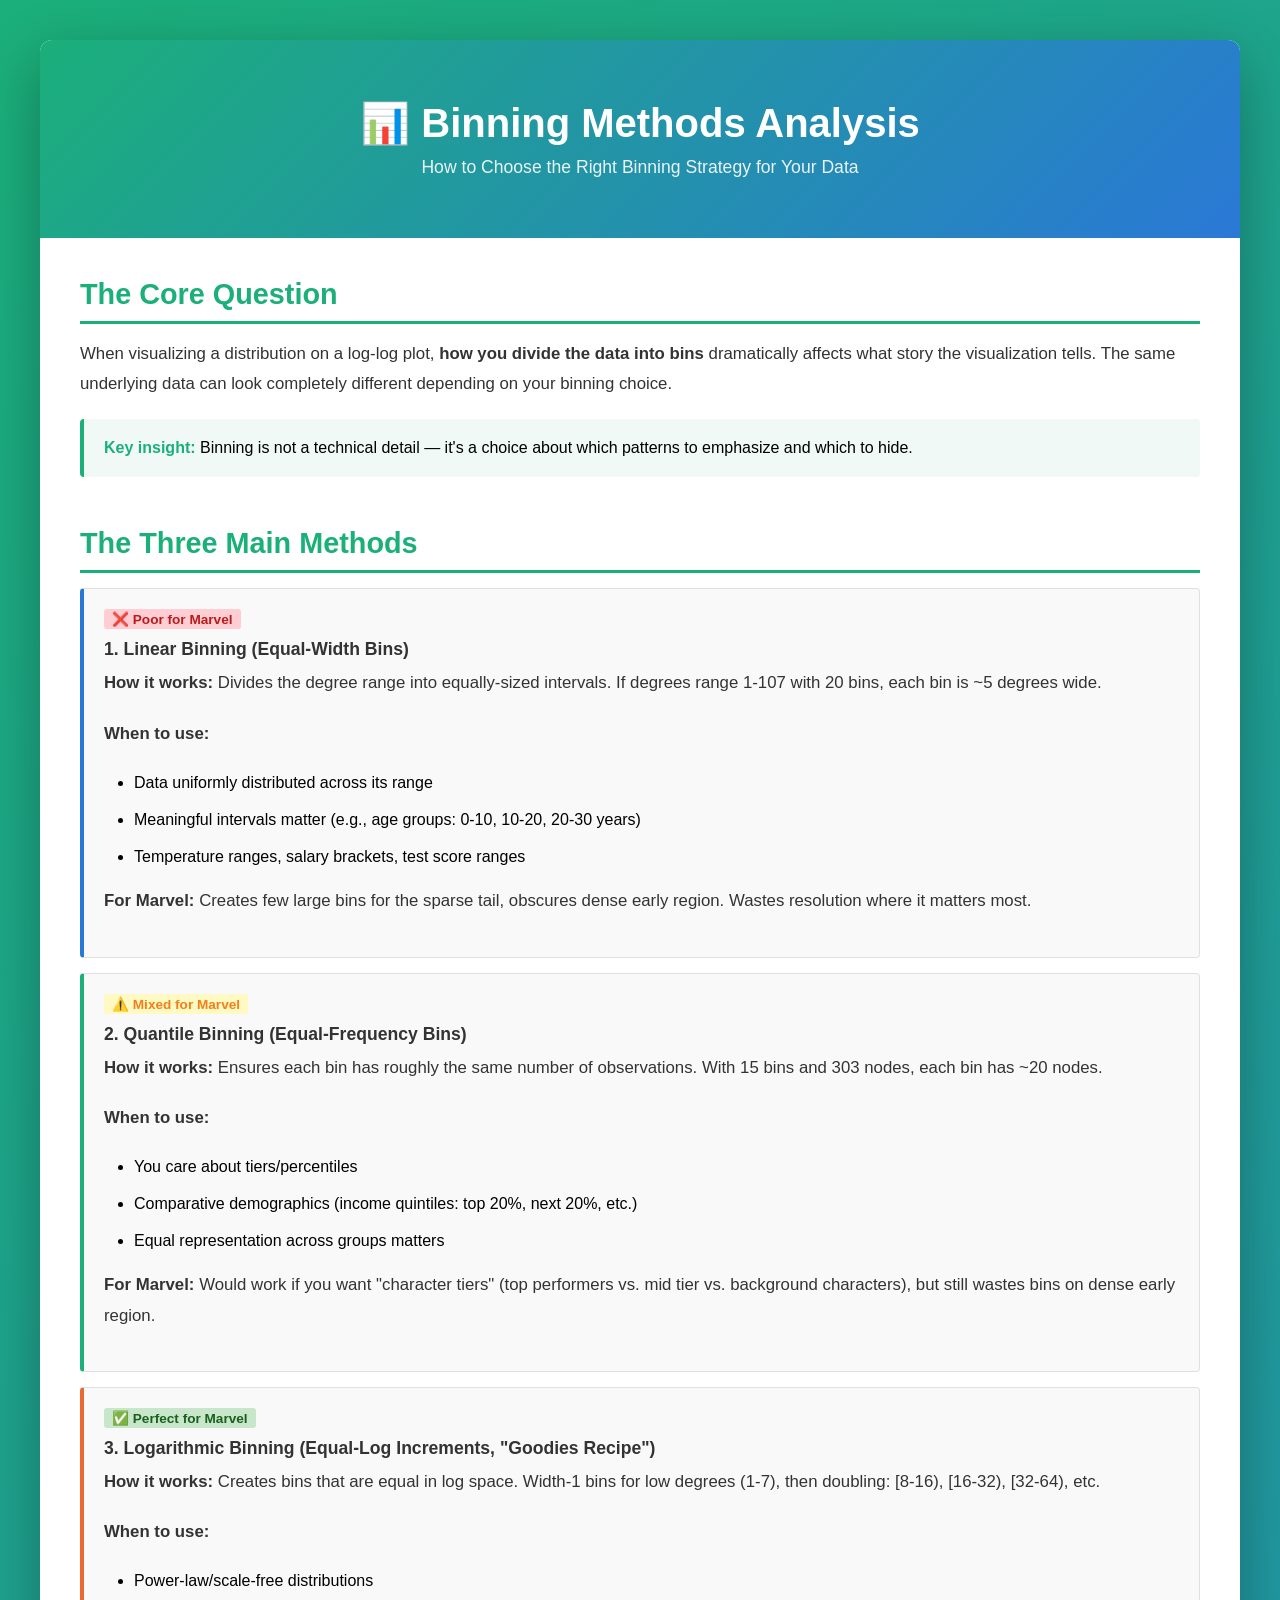
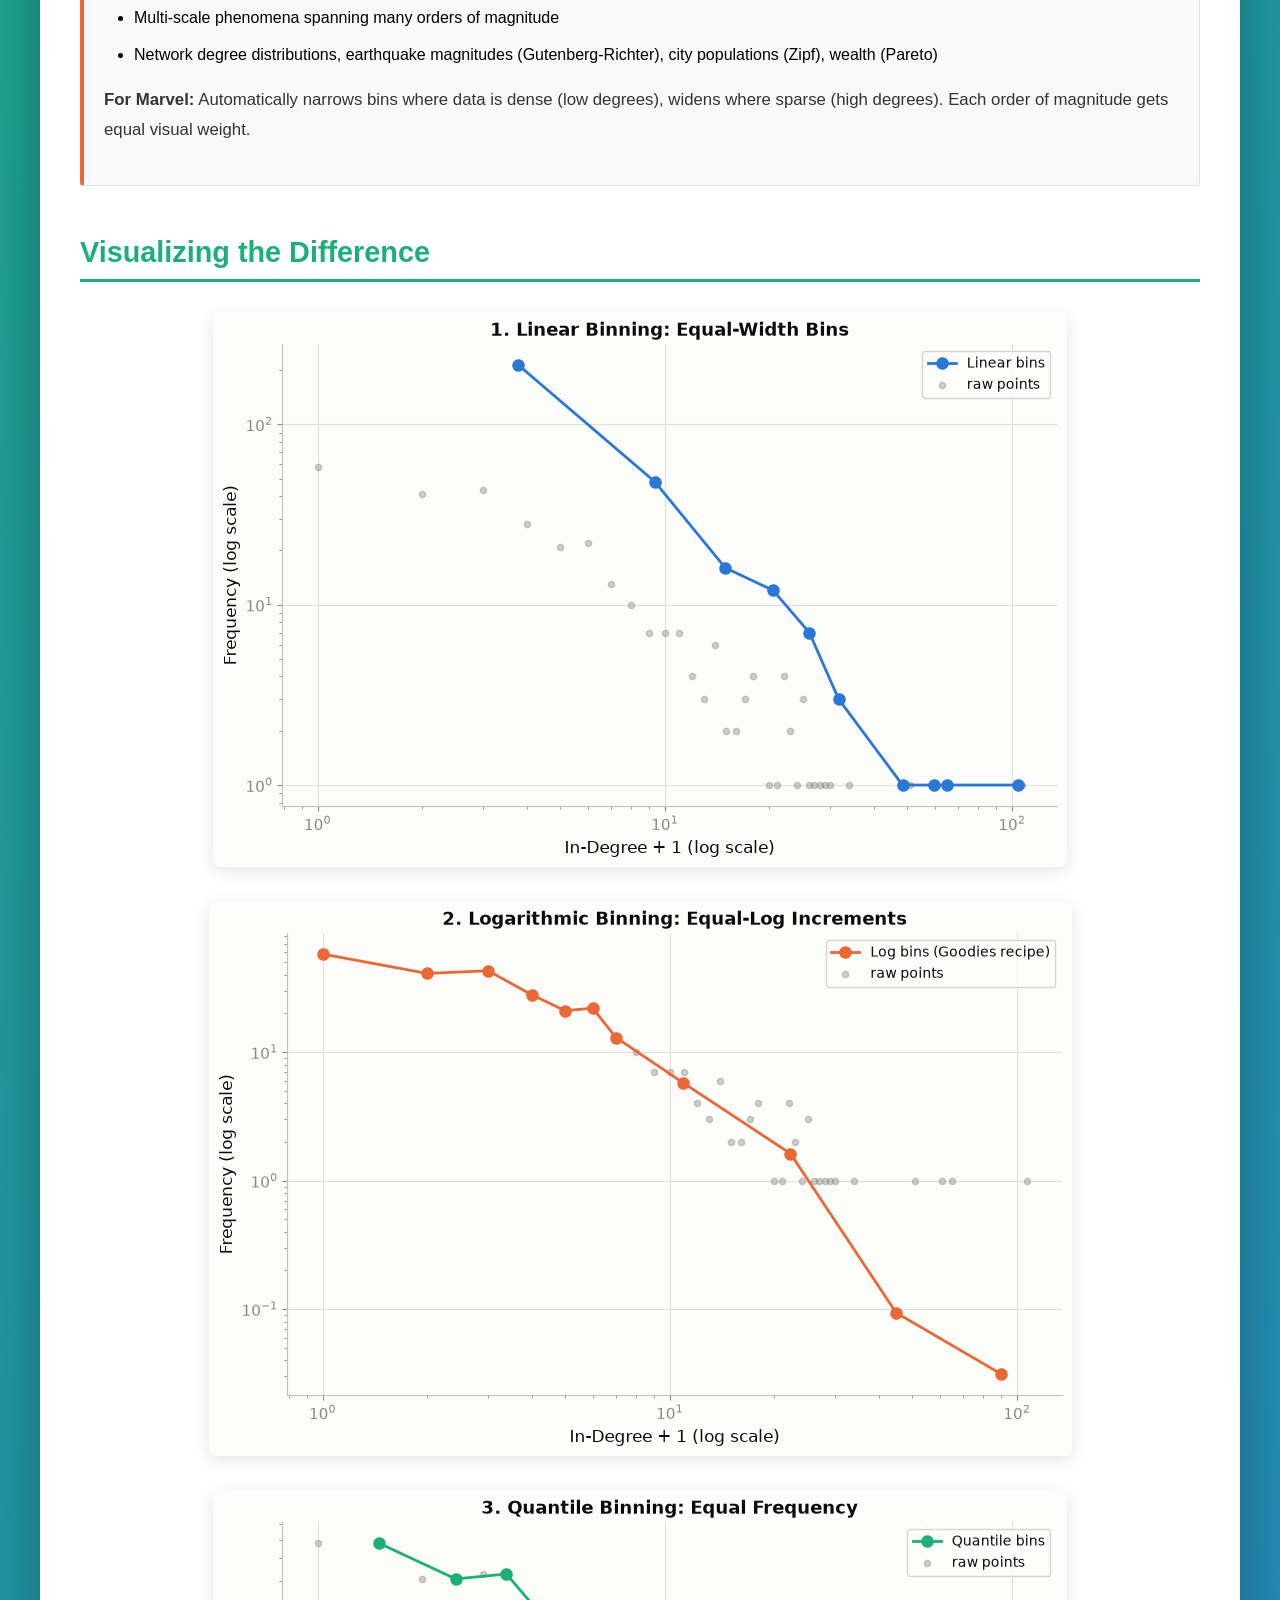
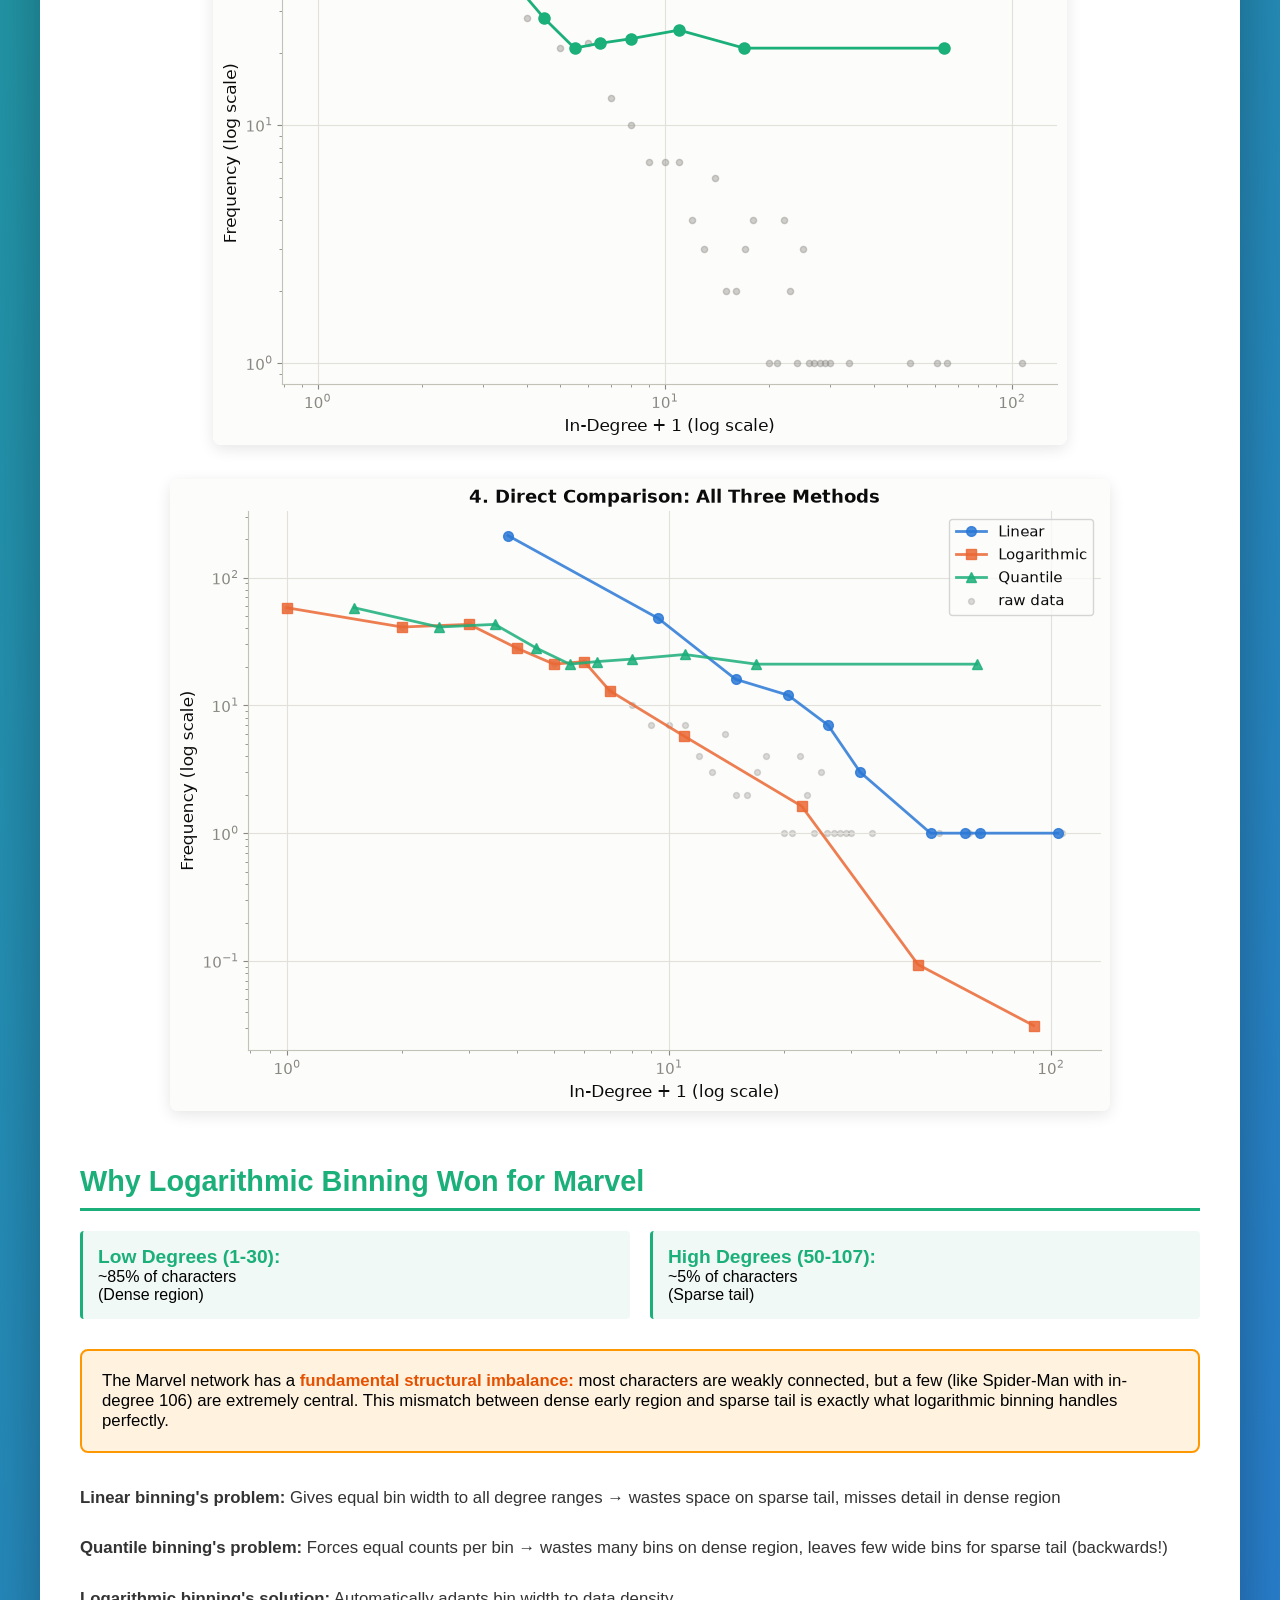
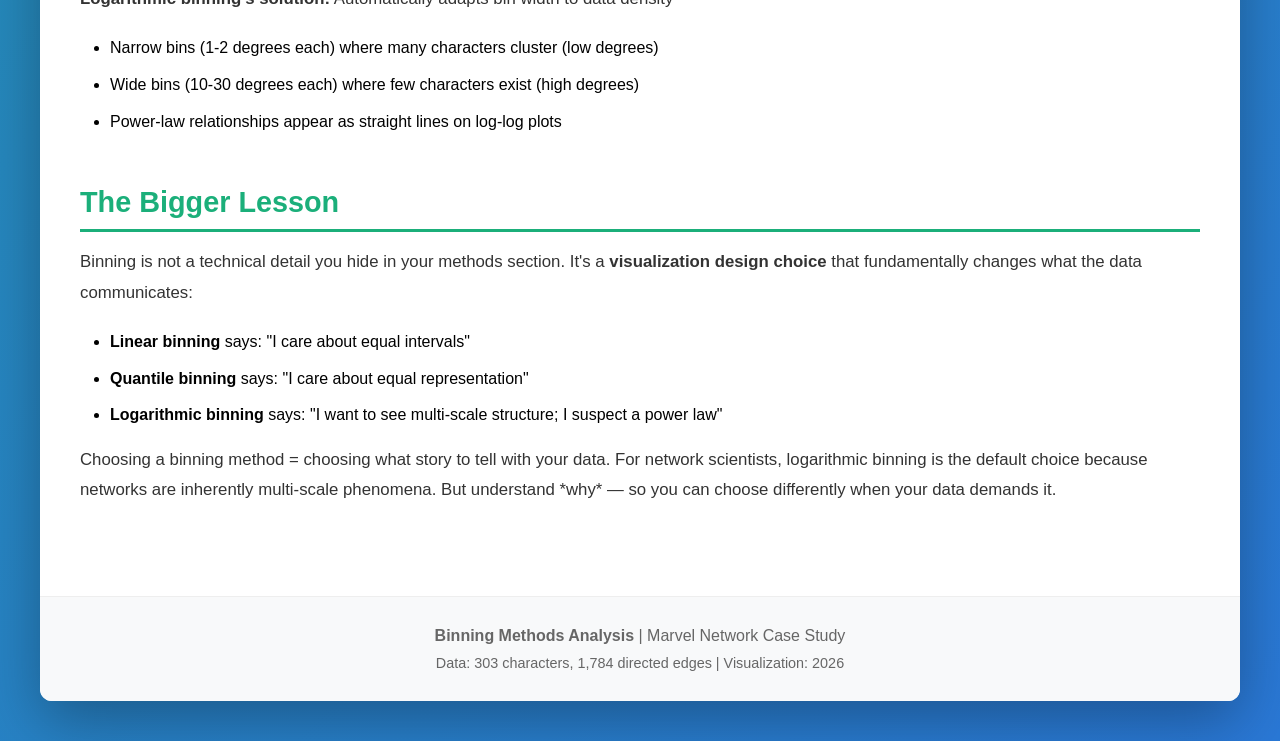
==== docs/binning_methods.html @ 4842fd62 "Add binning methods analysis page to GitHub Pages - Create comprehensive visualization comparing lin" ====
<!DOCTYPE html>
<html lang="en">
<head>
    <meta charset="UTF-8">
    <meta name="viewport" content="width=device-width, initial-scale=1.0">
    <title>Binning Methods Analysis - Marvel Network</title>
    <style>
        * {
            margin: 0;
            padding: 0;
            box-sizing: border-box;
        }
        body {
            font-family: -apple-system, BlinkMacSystemFont, 'Segoe UI', Roboto, Oxygen, Ubuntu, Cantarell, sans-serif;
            background: linear-gradient(135deg, #1baf7a 0%, #2a78d6 100%);
            min-height: 100vh;
            padding: 40px 20px;
        }
        .container {
            max-width: 1200px;
            margin: 0 auto;
            background: white;
            border-radius: 12px;
            box-shadow: 0 20px 60px rgba(0,0,0,0.3);
            overflow: hidden;
        }
        .header {
            background: linear-gradient(135deg, #1baf7a 0%, #2a78d6 100%);
            color: white;
            padding: 60px 40px;
            text-align: center;
        }
        .header h1 {
            font-size: 2.5em;
            margin-bottom: 10px;
        }
        .header p {
            font-size: 1.1em;
            opacity: 0.9;
        }
        .content {
            padding: 40px;
        }
        .section {
            margin-bottom: 50px;
        }
        .section h2 {
            color: #1baf7a;
            font-size: 1.8em;
            margin-bottom: 15px;
            border-bottom: 3px solid #1baf7a;
            padding-bottom: 10px;
        }
        .section p {
            color: #333;
            font-size: 1.05em;
            line-height: 1.8;
            margin-bottom: 20px;
        }
        .intro-box {
            background: #f0f9f6;
            border-left: 4px solid #1baf7a;
            padding: 20px;
            margin: 20px 0;
            border-radius: 4px;
        }
        .intro-box strong {
            color: #1baf7a;
        }
        .plot {
            text-align: center;
            margin: 30px 0;
        }
        .plot img {
            max-width: 100%;
            height: auto;
            border-radius: 8px;
            box-shadow: 0 4px 15px rgba(0,0,0,0.1);
        }
        .method-card {
            background: #f9f9f9;
            border: 1px solid #e0e0e0;
            border-left: 4px solid #2a78d6;
            padding: 20px;
            margin: 15px 0;
            border-radius: 4px;
        }
        .method-card.log {
            border-left-color: #eb6834;
        }
        .method-card.quantile {
            border-left-color: #1baf7a;
        }
        .method-card h4 {
            color: #333;
            margin-bottom: 8px;
            font-size: 1.1em;
        }
        .method-card .label {
            display: inline-block;
            padding: 2px 8px;
            border-radius: 3px;
            font-size: 0.85em;
            font-weight: bold;
            margin-bottom: 10px;
        }
        .label.good {
            background: #c8e6c9;
            color: #1b5e20;
        }
        .label.ok {
            background: #fff9c4;
            color: #f57f17;
        }
        .label.poor {
            background: #ffcdd2;
            color: #b71c1c;
        }
        .insight {
            background: #fff3e0;
            border: 2px solid #ff9800;
            border-radius: 8px;
            padding: 20px;
            margin: 30px 0;
            font-size: 1.05em;
        }
        .insight strong {
            color: #e65100;
        }
        .footer {
            background: #f8f9fa;
            padding: 30px 40px;
            text-align: center;
            color: #666;
            border-top: 1px solid #eee;
        }
        ul {
            margin: 15px 0 15px 30px;
            line-height: 1.8;
        }
        li {
            margin-bottom: 8px;
        }
        .stats {
            display: grid;
            grid-template-columns: 1fr 1fr;
            gap: 20px;
            margin: 20px 0;
        }
        .stat {
            background: #f0f9f6;
            padding: 15px;
            border-radius: 4px;
            border-left: 3px solid #1baf7a;
        }
        .stat strong {
            color: #1baf7a;
            font-size: 1.2em;
        }
    </style>
</head>
<body>
    <div class="container">
        <div class="header">
            <h1>📊 Binning Methods Analysis</h1>
            <p>How to Choose the Right Binning Strategy for Your Data</p>
        </div>
        
        <div class="content">
            <div class="section">
                <h2>The Core Question</h2>
                <p>When visualizing a distribution on a log-log plot, <strong>how you divide the data into bins</strong> dramatically affects what story the visualization tells. The same underlying data can look completely different depending on your binning choice.</p>
                
                <div class="intro-box">
                    <strong>Key insight:</strong> Binning is not a technical detail — it's a choice about which patterns to emphasize and which to hide.
                </div>
            </div>

            <div class="section">
                <h2>The Three Main Methods</h2>
                
                <div class="method-card">
                    <span class="label poor">❌ Poor for Marvel</span>
                    <h4>1. Linear Binning (Equal-Width Bins)</h4>
                    <p><strong>How it works:</strong> Divides the degree range into equally-sized intervals. If degrees range 1-107 with 20 bins, each bin is ~5 degrees wide.</p>
                    <p><strong>When to use:</strong></p>
                    <ul>
                        <li>Data uniformly distributed across its range</li>
                        <li>Meaningful intervals matter (e.g., age groups: 0-10, 10-20, 20-30 years)</li>
                        <li>Temperature ranges, salary brackets, test score ranges</li>
                    </ul>
                    <p><strong>For Marvel:</strong> Creates few large bins for the sparse tail, obscures dense early region. Wastes resolution where it matters most.</p>
                </div>

                <div class="method-card quantile">
                    <span class="label ok">⚠️ Mixed for Marvel</span>
                    <h4>2. Quantile Binning (Equal-Frequency Bins)</h4>
                    <p><strong>How it works:</strong> Ensures each bin has roughly the same number of observations. With 15 bins and 303 nodes, each bin has ~20 nodes.</p>
                    <p><strong>When to use:</strong></p>
                    <ul>
                        <li>You care about tiers/percentiles</li>
                        <li>Comparative demographics (income quintiles: top 20%, next 20%, etc.)</li>
                        <li>Equal representation across groups matters</li>
                    </ul>
                    <p><strong>For Marvel:</strong> Would work if you want "character tiers" (top performers vs. mid tier vs. background characters), but still wastes bins on dense early region.</p>
                </div>

                <div class="method-card log">
                    <span class="label good">✅ Perfect for Marvel</span>
                    <h4>3. Logarithmic Binning (Equal-Log Increments, "Goodies Recipe")</h4>
                    <p><strong>How it works:</strong> Creates bins that are equal in log space. Width-1 bins for low degrees (1-7), then doubling: [8-16), [16-32), [32-64), etc.</p>
                    <p><strong>When to use:</strong></p>
                    <ul>
                        <li>Power-law/scale-free distributions</li>
                        <li>Multi-scale phenomena spanning many orders of magnitude</li>
                        <li>Network degree distributions, earthquake magnitudes (Gutenberg-Richter), city populations (Zipf), wealth (Pareto)</li>
                    </ul>
                    <p><strong>For Marvel:</strong> Automatically narrows bins where data is dense (low degrees), widens where sparse (high degrees). Each order of magnitude gets equal visual weight.</p>
                </div>
            </div>

            <div class="section">
                <h2>Visualizing the Difference</h2>
                
                <div class="plot">
                    <img src="[data-uri]" alt="Linear binning">
                </div>
                
                <div class="plot">
                    <img src="[data-uri]" alt="Logarithmic binning">
                </div>
                
                <div class="plot">
                    <img src="[data-uri]" alt="Quantile binning">
                </div>
                
                <div class="plot">
                    <img src="[data-uri]" alt="All methods comparison">
                </div>
            </div>

            <div class="section">
                <h2>Why Logarithmic Binning Won for Marvel</h2>
                
                <div class="stats">
                    <div class="stat">
                        <strong>Low Degrees (1-30):</strong><br>
                        ~85% of characters<br>
                        (Dense region)
                    </div>
                    <div class="stat">
                        <strong>High Degrees (50-107):</strong><br>
                        ~5% of characters<br>
                        (Sparse tail)
                    </div>
                </div>
                
                <div class="insight">
                    The Marvel network has a <strong>fundamental structural imbalance:</strong> most characters are weakly connected, but a few (like Spider-Man with in-degree 106) are extremely central. This mismatch between dense early region and sparse tail is exactly what logarithmic binning handles perfectly.
                </div>
                
                <p><strong>Linear binning's problem:</strong> Gives equal bin width to all degree ranges → wastes space on sparse tail, misses detail in dense region</p>
                
                <p><strong>Quantile binning's problem:</strong> Forces equal counts per bin → wastes many bins on dense region, leaves few wide bins for sparse tail (backwards!)</p>
                
                <p><strong>Logarithmic binning's solution:</strong> Automatically adapts bin width to data density</p>
                <ul>
                    <li>Narrow bins (1-2 degrees each) where many characters cluster (low degrees)</li>
                    <li>Wide bins (10-30 degrees each) where few characters exist (high degrees)</li>
                    <li>Power-law relationships appear as straight lines on log-log plots</li>
                </ul>
            </div>

            <div class="section">
                <h2>The Bigger Lesson</h2>
                
                <p>Binning is not a technical detail you hide in your methods section. It's a <strong>visualization design choice</strong> that fundamentally changes what the data communicates:</p>
                
                <ul>
                    <li><strong>Linear binning</strong> says: "I care about equal intervals"</li>
                    <li><strong>Quantile binning</strong> says: "I care about equal representation"</li>
                    <li><strong>Logarithmic binning</strong> says: "I want to see multi-scale structure; I suspect a power law"</li>
                </ul>
                
                <p>Choosing a binning method = choosing what story to tell with your data. For network scientists, logarithmic binning is the default choice because networks are inherently multi-scale phenomena. But understand *why* — so you can choose differently when your data demands it.</p>
            </div>
        </div>
        
        <div class="footer">
            <p><strong>Binning Methods Analysis</strong> | Marvel Network Case Study</p>
            <p style="margin-top: 10px; font-size: 0.9em;">Data: 303 characters, 1,784 directed edges | Visualization: 2026</p>
        </div>
    </div>
</body>
</html>
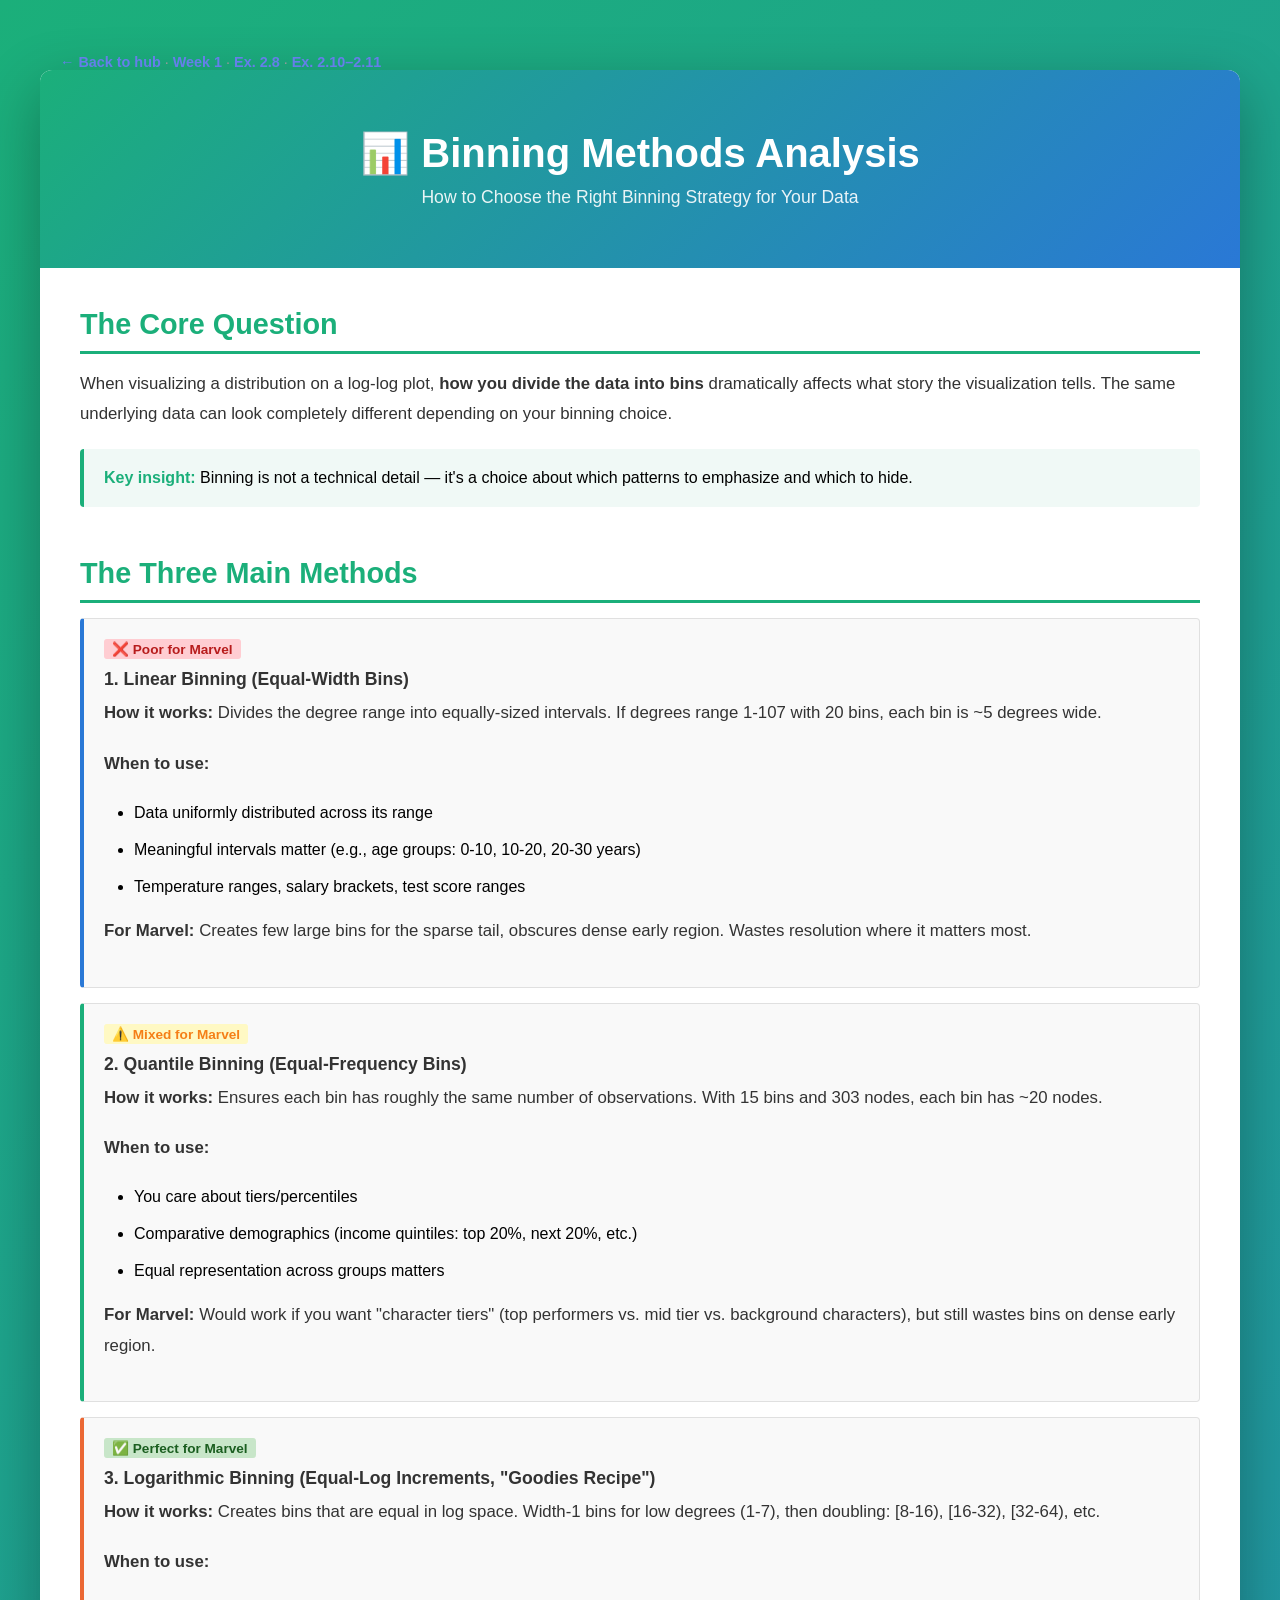
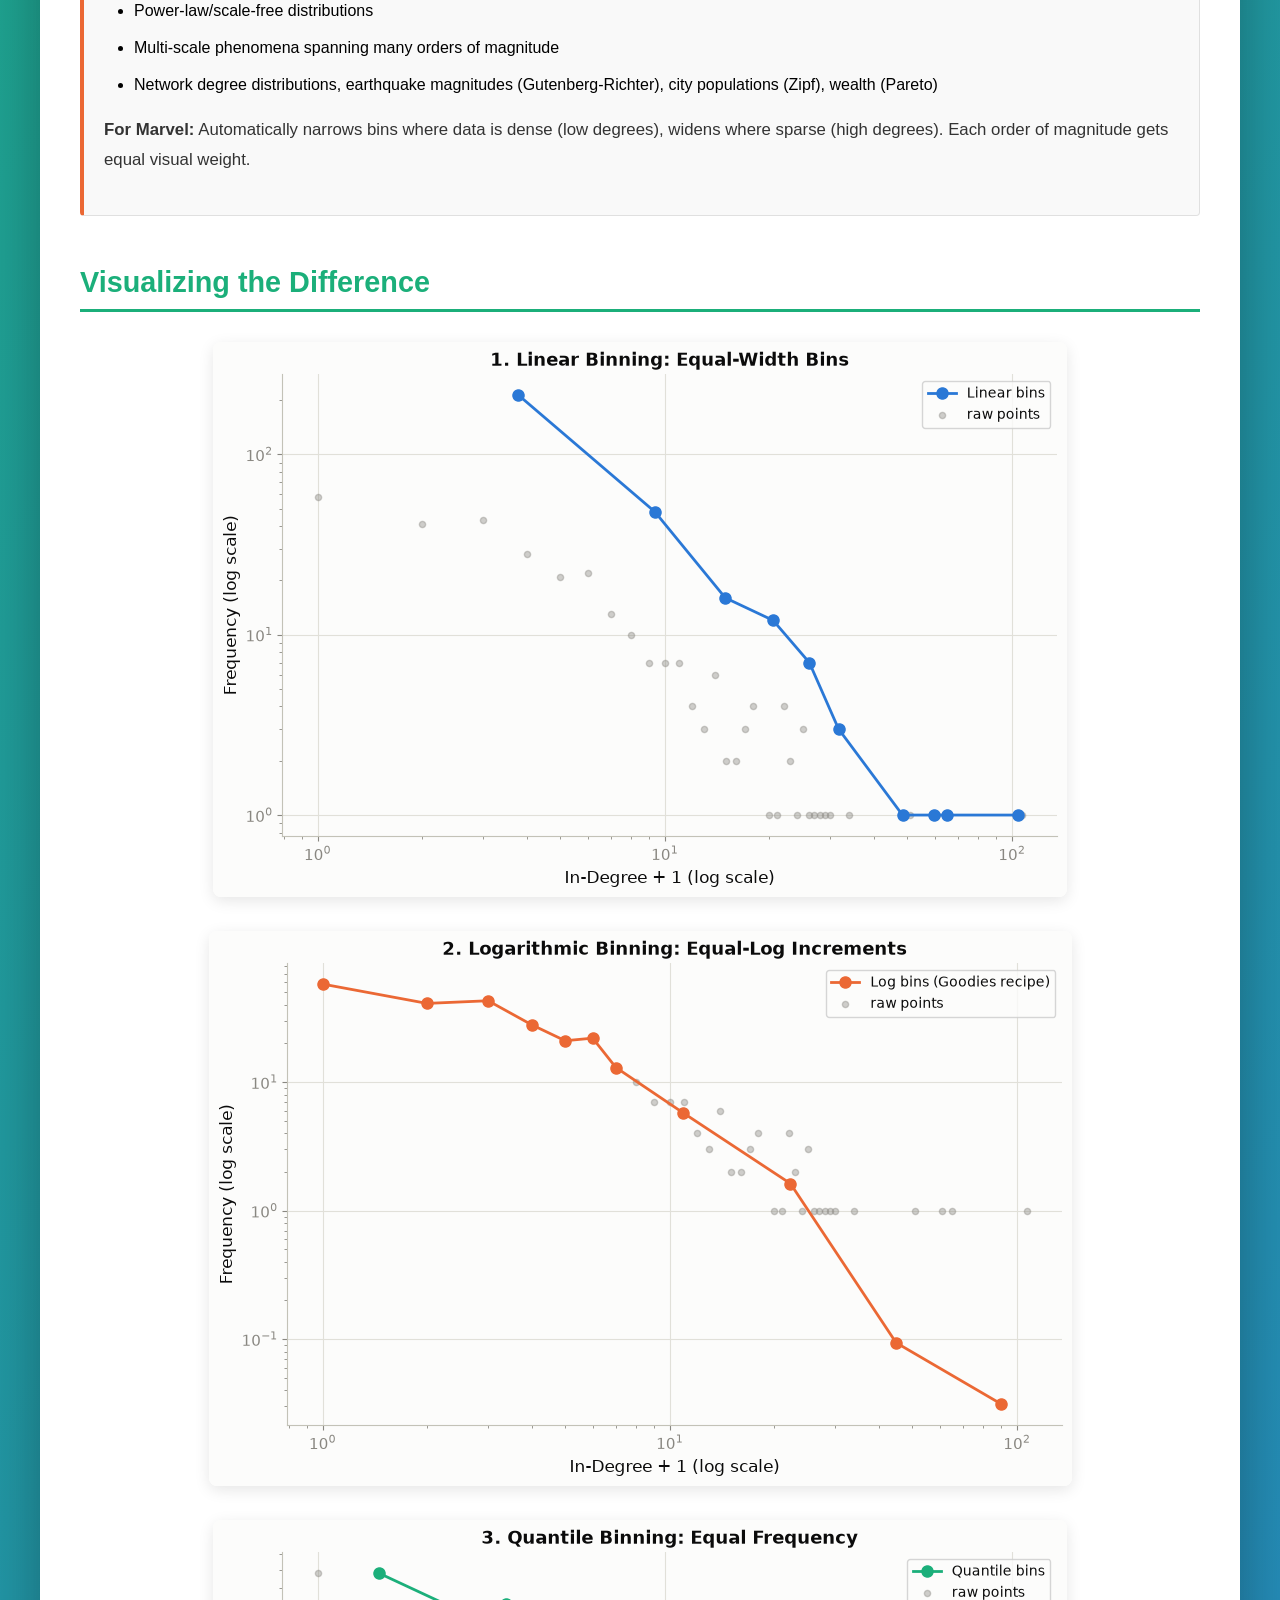
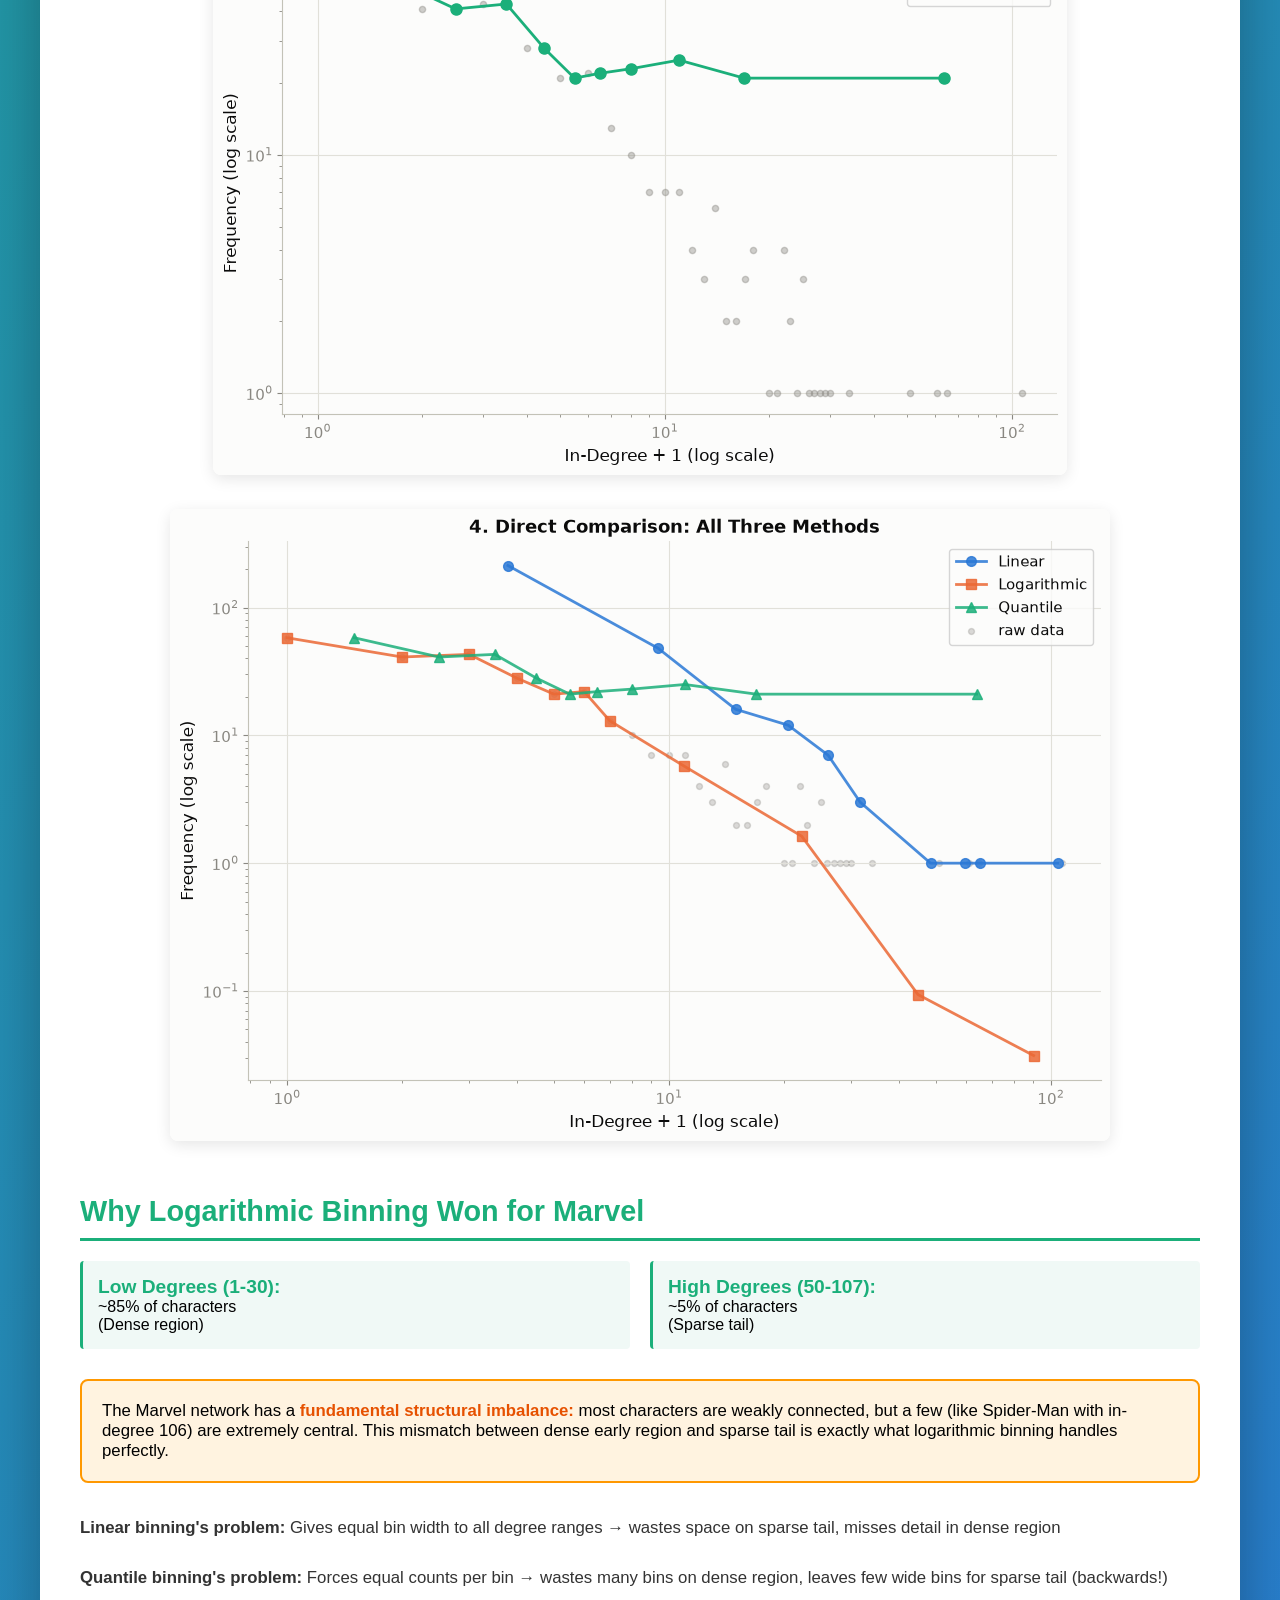
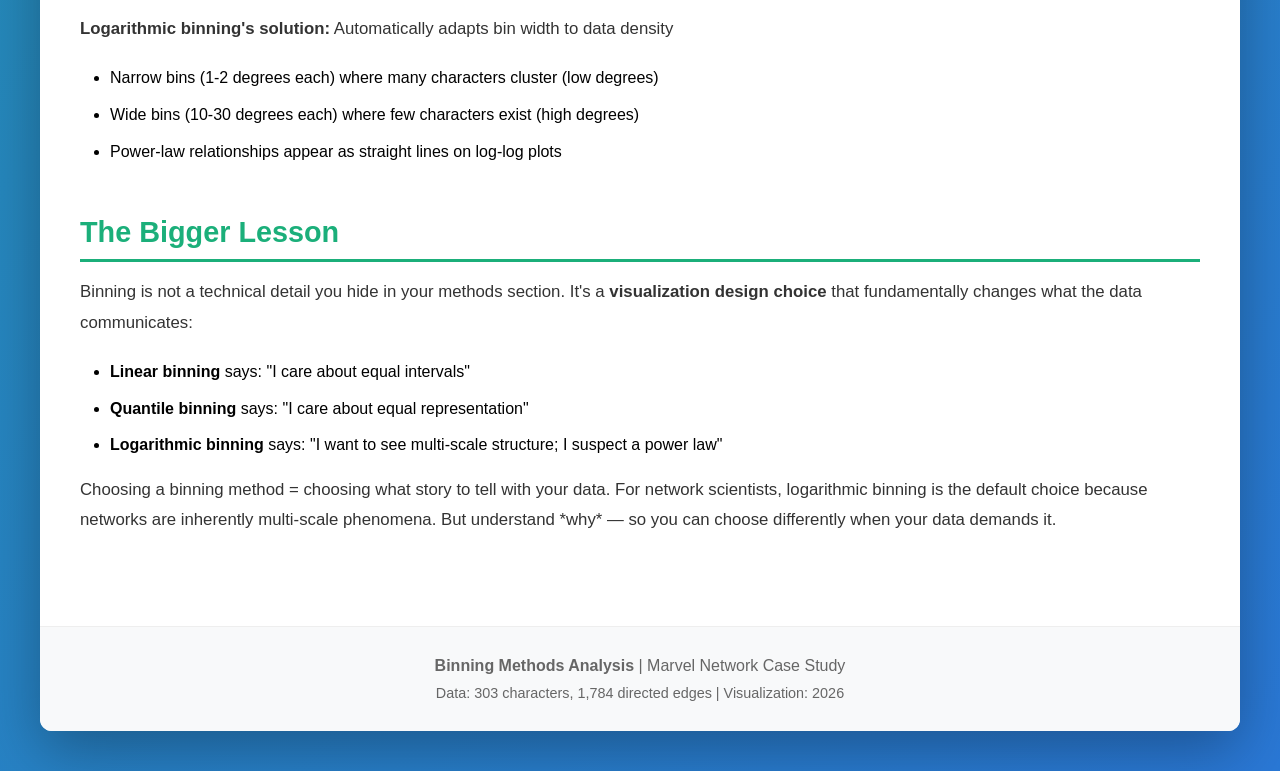
==== commit a5a8bc1c: "Week 2 exercise 2.11" ====
--- a/docs/binning_methods.html
+++ b/docs/binning_methods.html
@@ -160,6 +160,15 @@
     </style>
 </head>
 <body>
+    <div style="max-width:1200px;margin:0 auto;padding:14px 20px 0;font-family:-apple-system,BlinkMacSystemFont,'Segoe UI',Roboto,sans-serif;font-size:0.9em;">
+        <a href="index.html" style="color:#667eea;text-decoration:none;font-weight:600;">&larr; Back to hub</a>
+        <span style="color:#999;"> &middot; </span>
+        <a href="week1.html" style="color:#667eea;text-decoration:none;font-weight:600;">Week 1</a>
+        <span style="color:#999;"> &middot; </span>
+        <a href="exercise_2_8.html" style="color:#667eea;text-decoration:none;font-weight:600;">Ex. 2.8</a>
+        <span style="color:#999;"> &middot; </span>
+        <a href="exercise_2_10_11.html" style="color:#667eea;text-decoration:none;font-weight:600;">Ex. 2.10&ndash;2.11</a>
+    </div>
     <div class="container">
         <div class="header">
             <h1>📊 Binning Methods Analysis</h1>
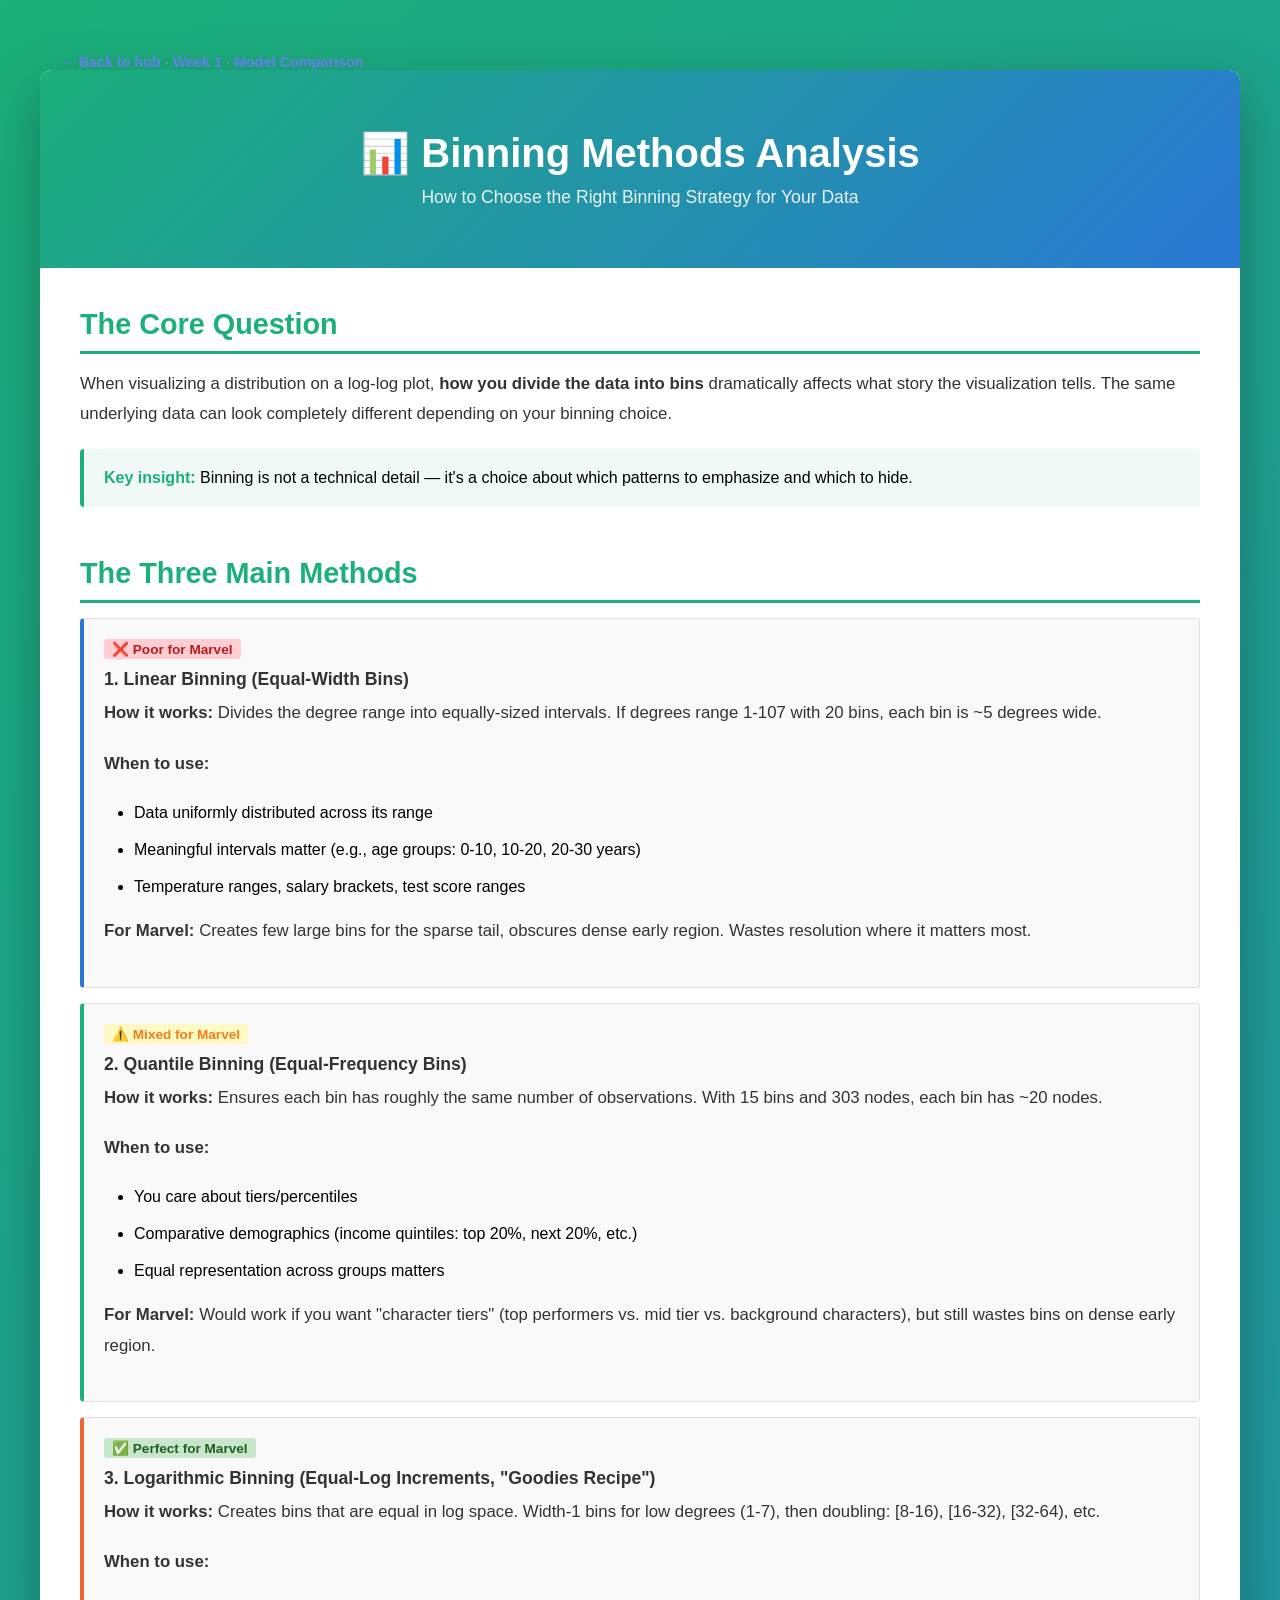
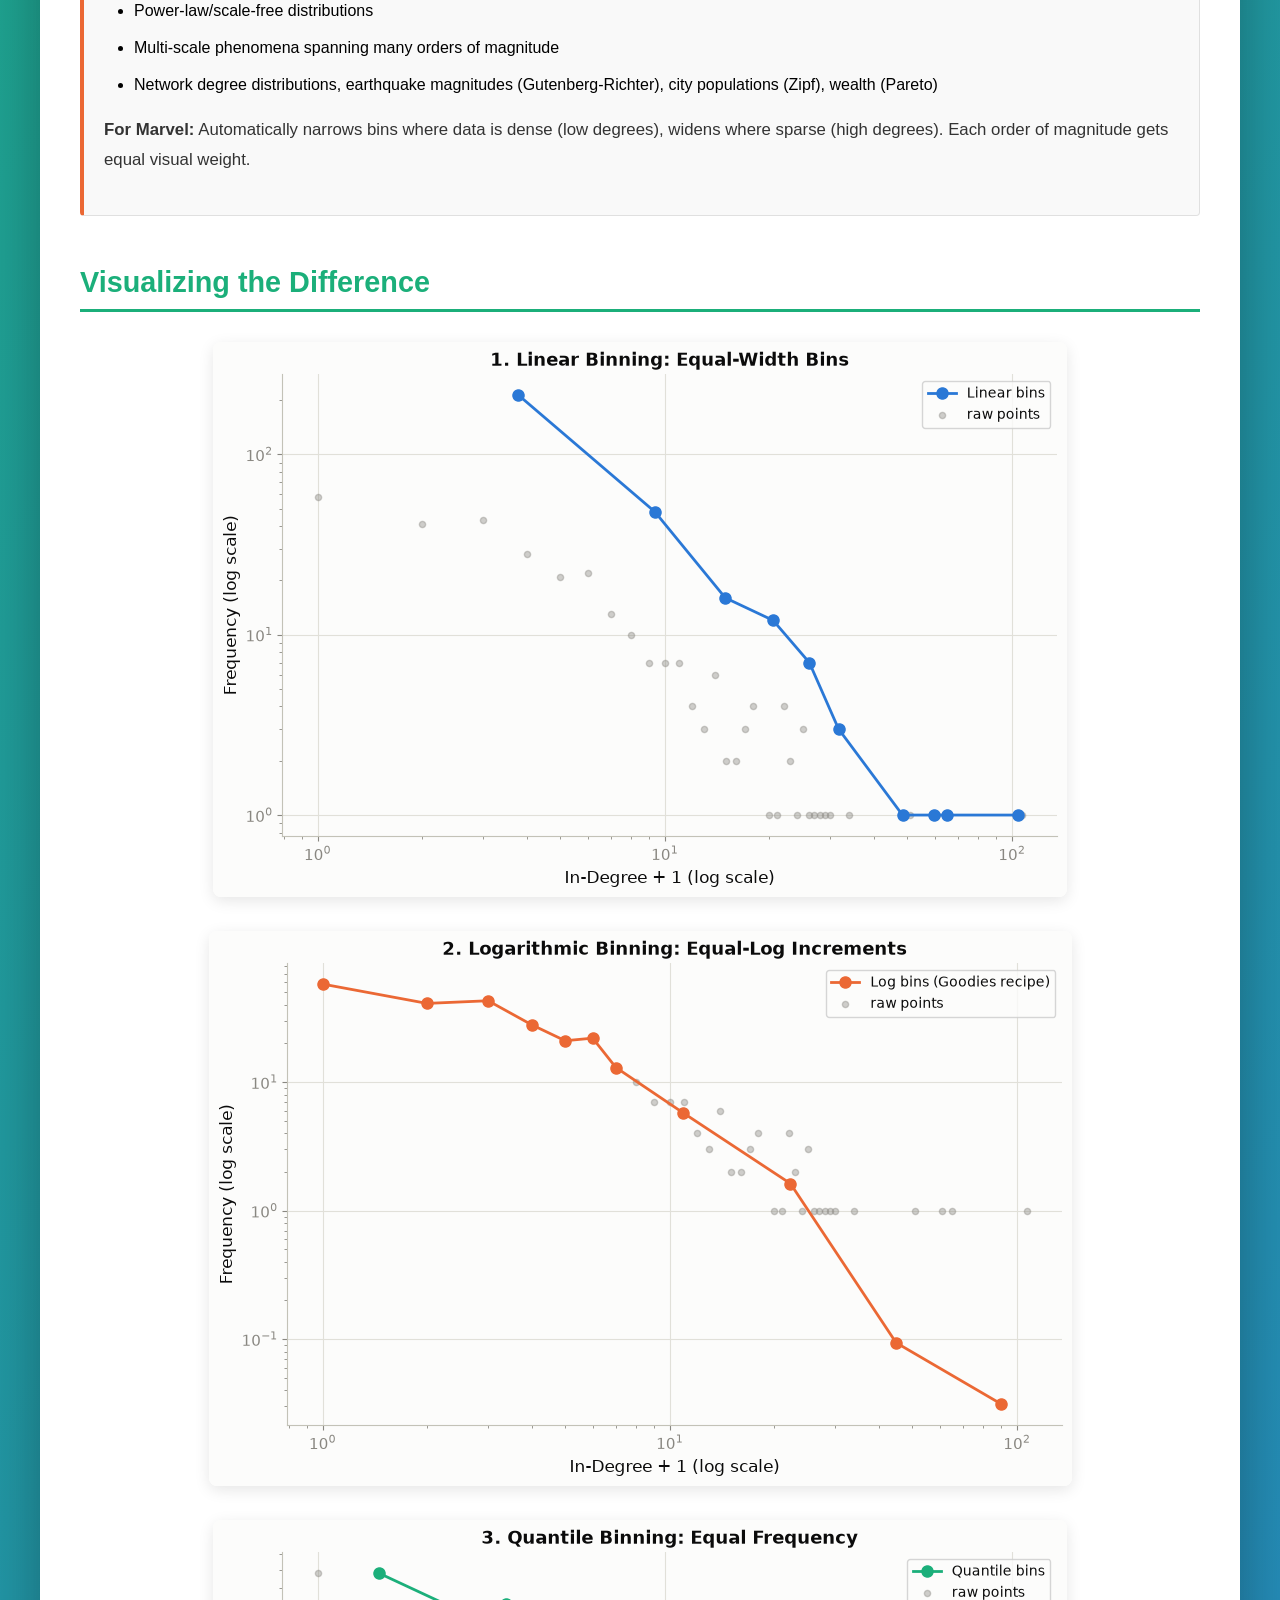
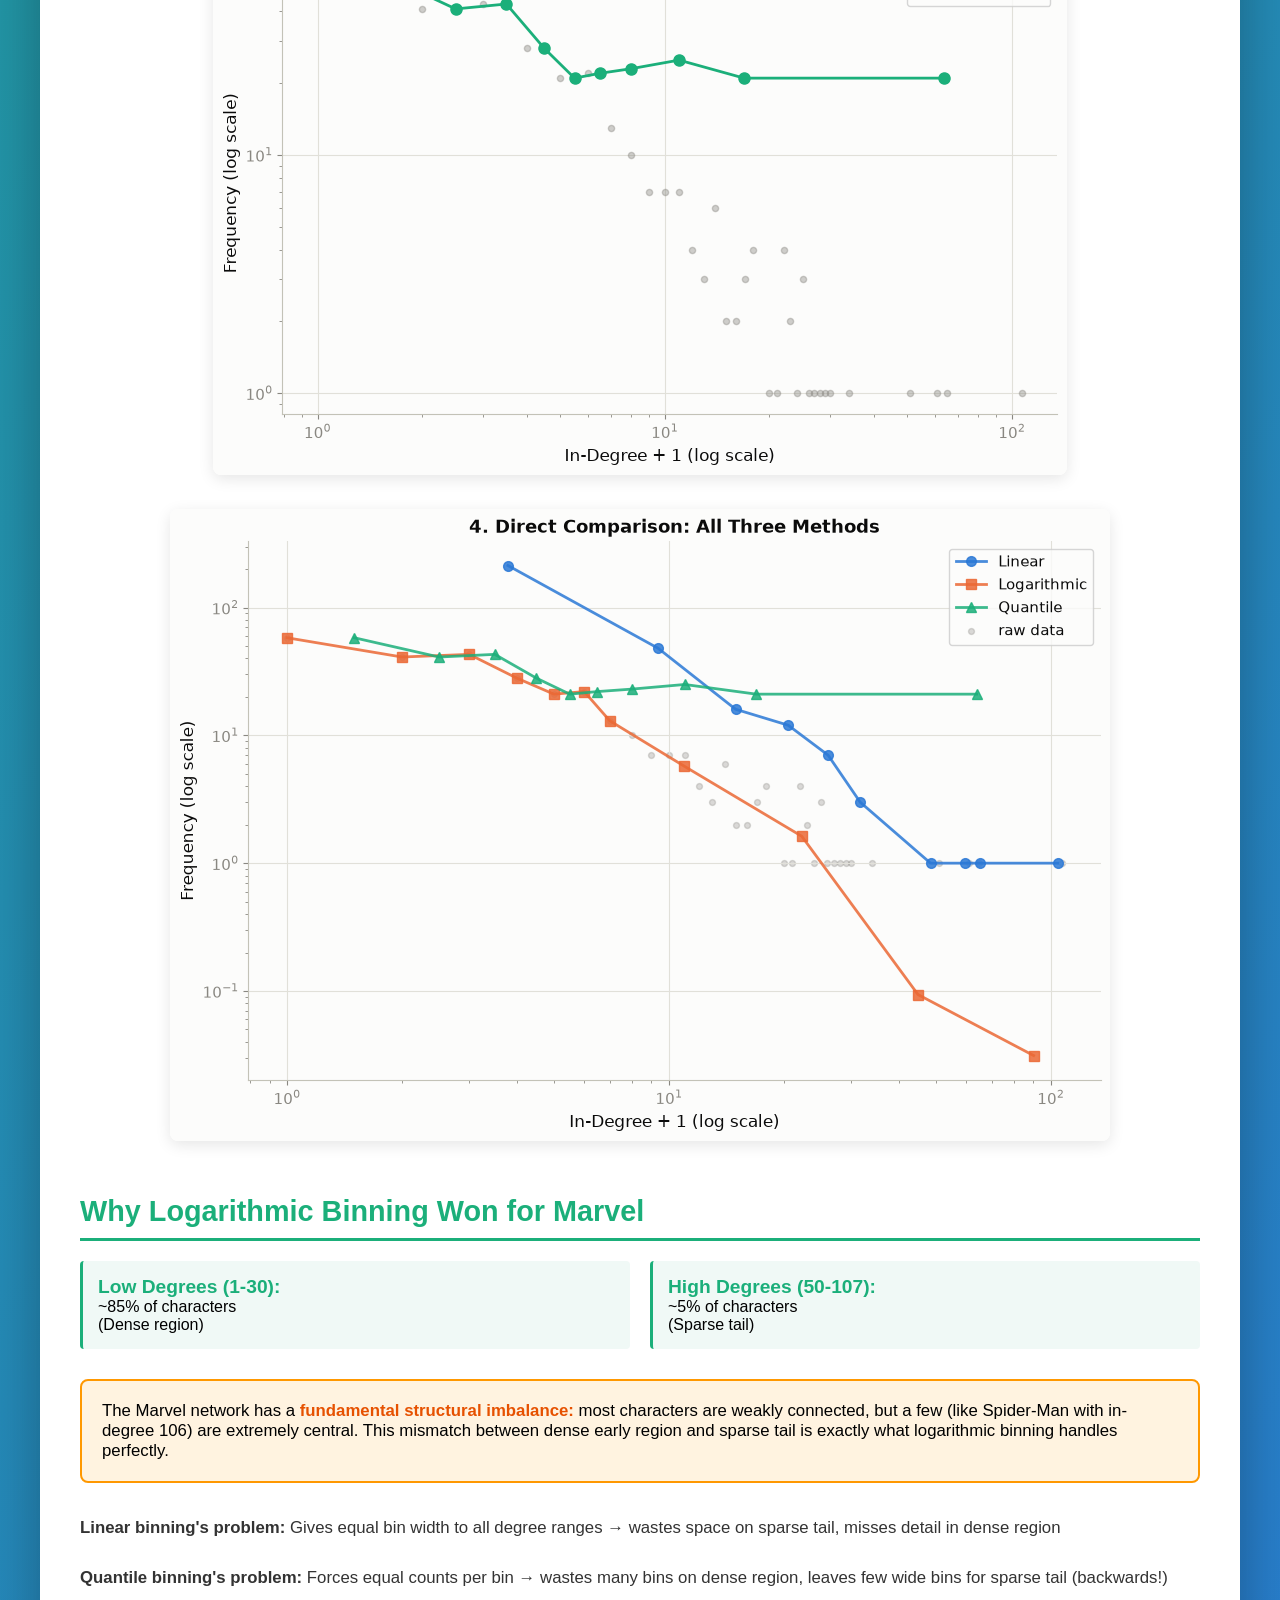
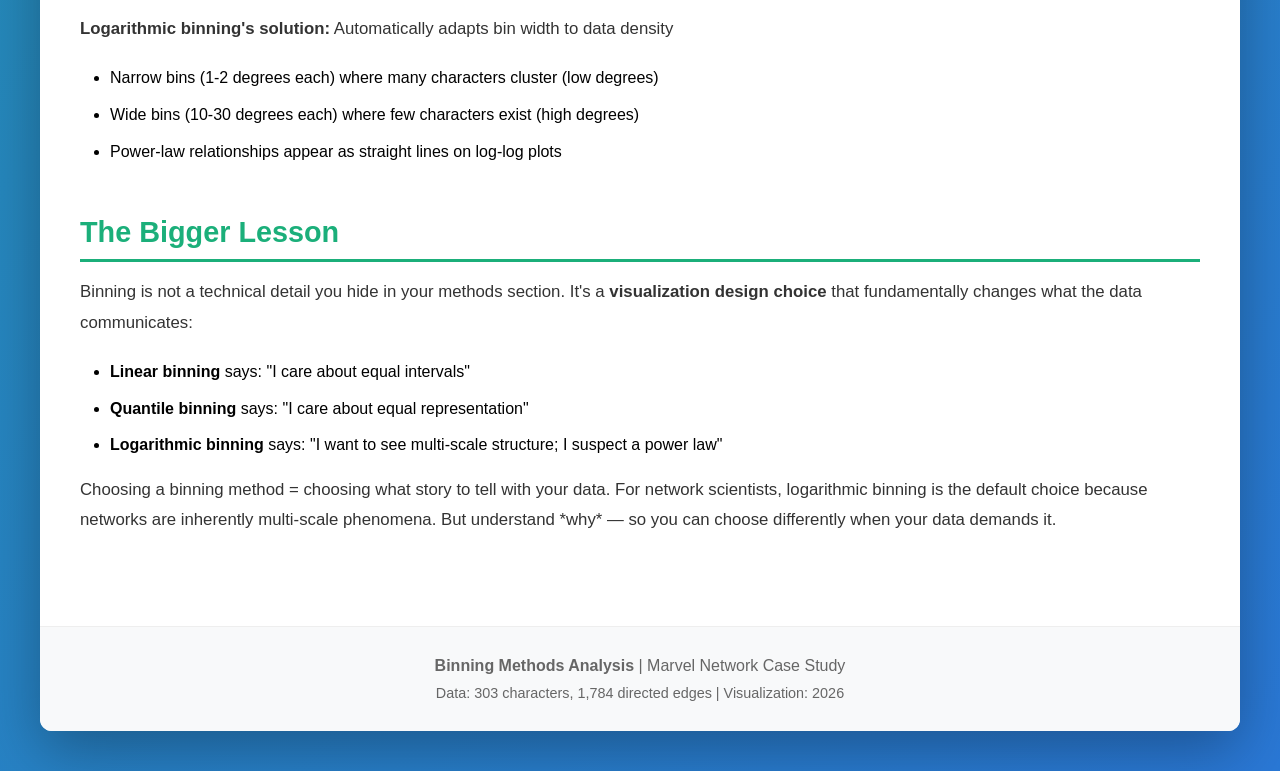
==== commit 2604b9d5: "Added model comparison" ====
--- a/docs/binning_methods.html
+++ b/docs/binning_methods.html
@@ -165,9 +165,7 @@
         <span style="color:#999;"> &middot; </span>
         <a href="week1.html" style="color:#667eea;text-decoration:none;font-weight:600;">Week 1</a>
         <span style="color:#999;"> &middot; </span>
-        <a href="exercise_2_8.html" style="color:#667eea;text-decoration:none;font-weight:600;">Ex. 2.8</a>
-        <span style="color:#999;"> &middot; </span>
-        <a href="exercise_2_10_11.html" style="color:#667eea;text-decoration:none;font-weight:600;">Ex. 2.10&ndash;2.11</a>
+        <a href="week2.html" style="color:#667eea;text-decoration:none;font-weight:600;">Model Comparison</a>
     </div>
     <div class="container">
         <div class="header">
